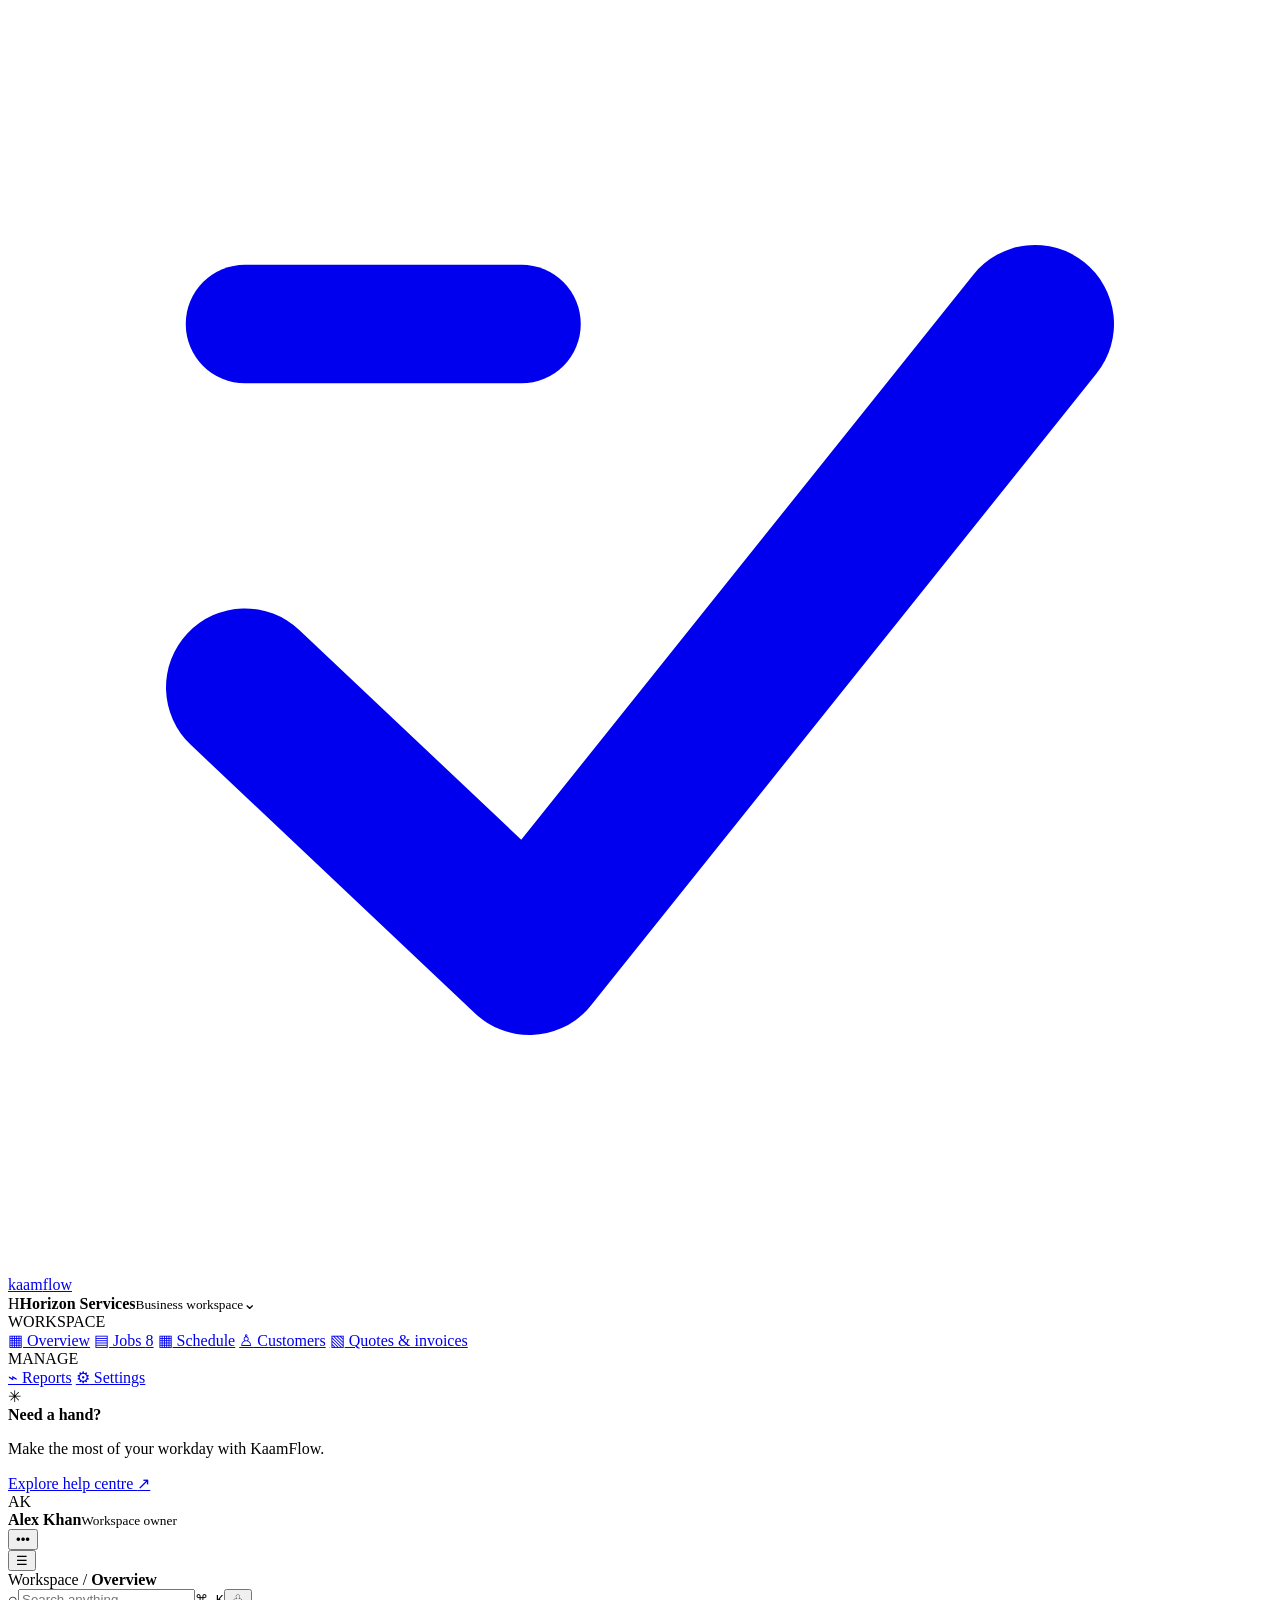
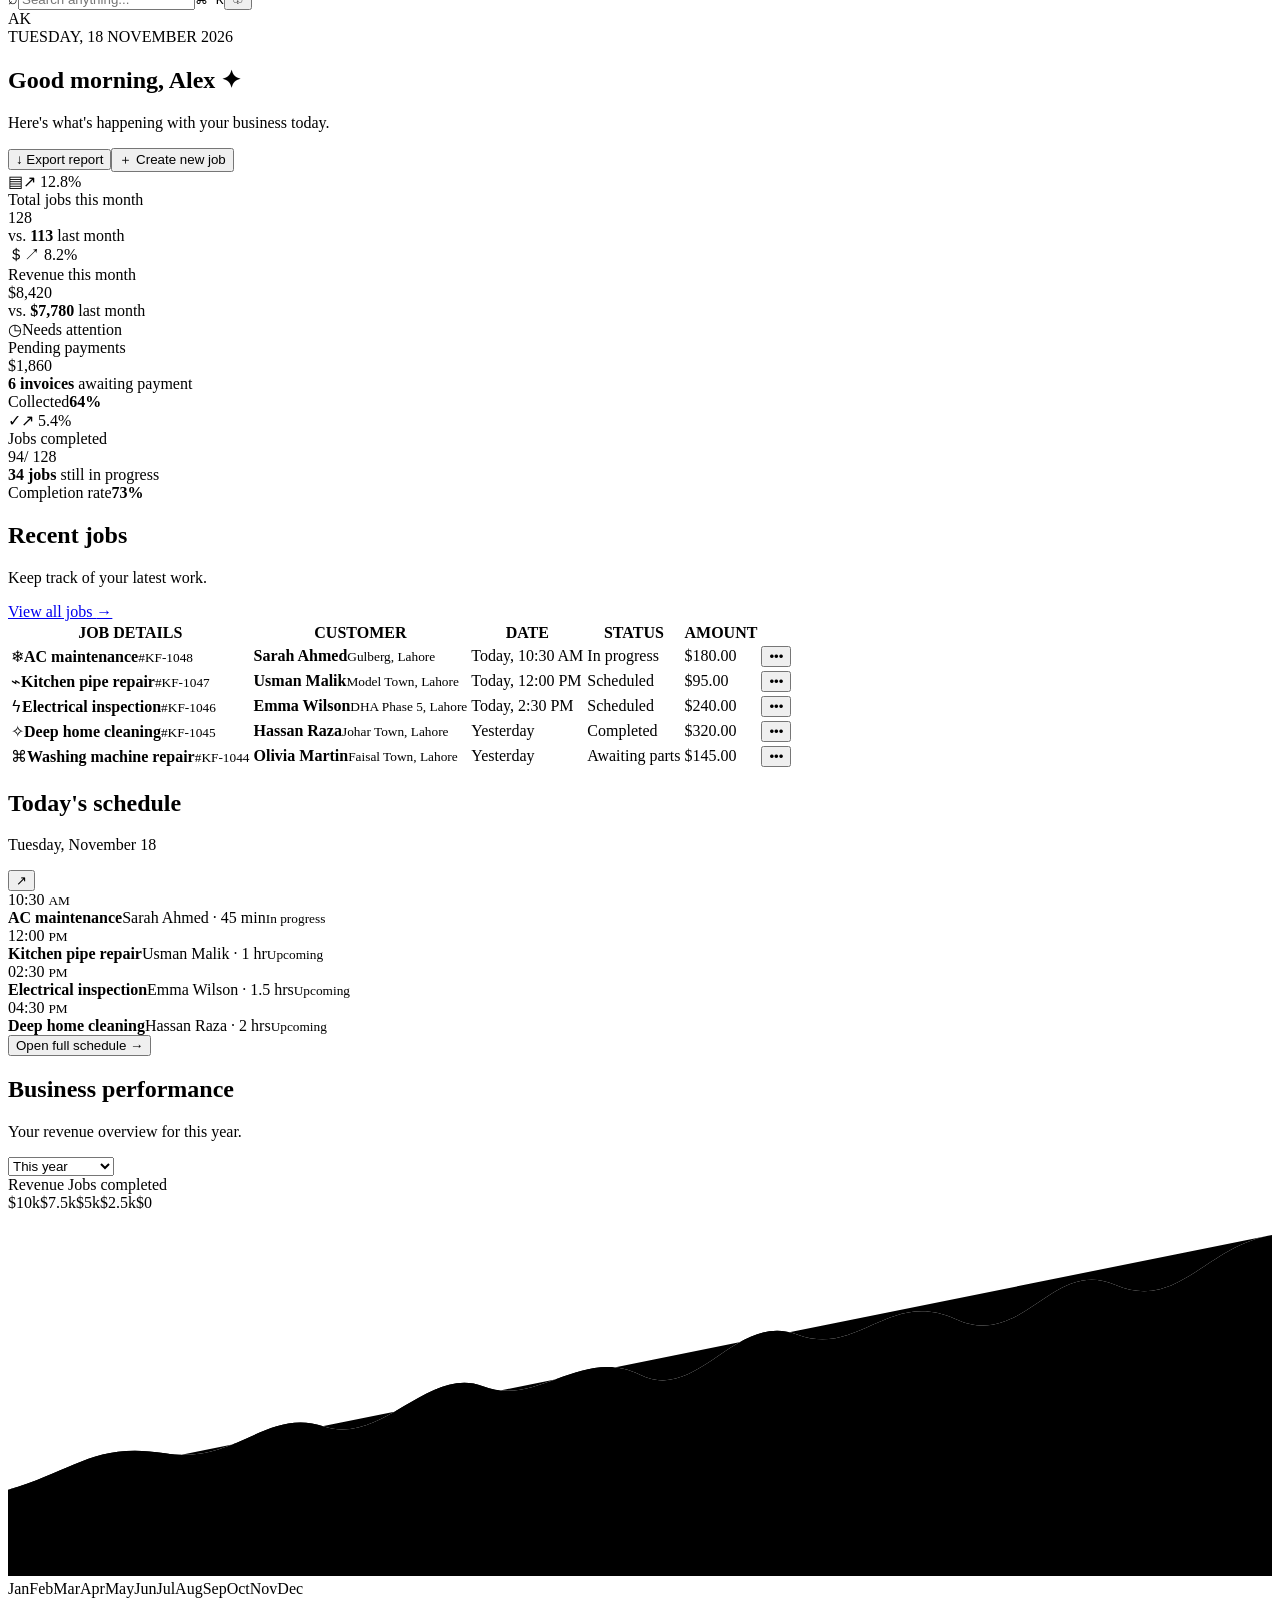
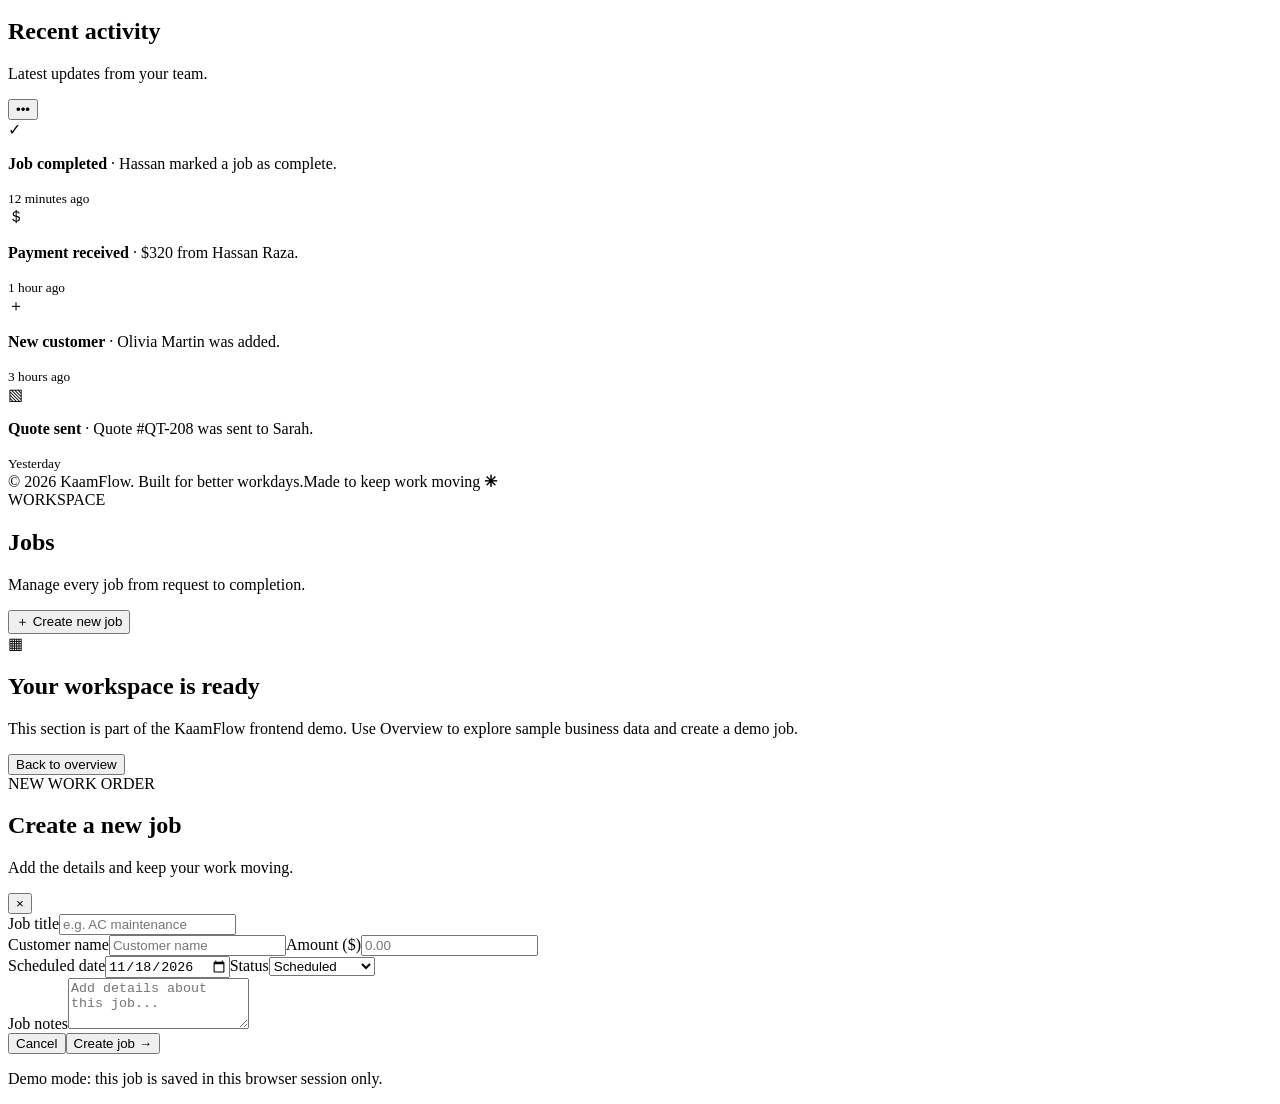
==== kaamflow/index.html @ d80c3d57 "Build KaamFlow responsive dashboard UI" ====
<!doctype html>
<html lang="en">
<head>
  <meta charset="UTF-8" />
  <meta name="viewport" content="width=device-width, initial-scale=1.0" />
  <meta name="theme-color" content="#101b2d" />
  <meta name="description" content="KaamFlow — a simple workspace for service businesses to manage customers, jobs, schedules and invoices." />
  <title>KaamFlow — Business workspace</title>
  <link rel="preconnect" href="https://fonts.googleapis.com">
  <link rel="preconnect" href="https://fonts.gstatic.com" crossorigin>
  <link href="https://fonts.googleapis.com/css2?family=DM+Sans:wght@400;500;600;700&family=Manrope:wght@400;500;600;700;800&display=swap" rel="stylesheet">
  <link rel="stylesheet" href="styles.css" />
</head>
<body>
  <div class="app-shell">
    <aside class="sidebar" id="sidebar">
      <a class="brand" href="#" aria-label="KaamFlow home">
        <span class="brand-mark"><svg viewBox="0 0 32 32" aria-hidden="true"><path d="M6 17.2 13.2 24 26 8" fill="none" stroke="currentColor" stroke-width="4" stroke-linecap="round" stroke-linejoin="round"/><path d="M6 8h7" stroke="currentColor" stroke-width="3" stroke-linecap="round"/></svg></span>
        <span>kaam<span>flow</span></span>
      </a>
      <div class="workspace-switch"><span class="workspace-avatar">H</span><span class="workspace-copy"><b>Horizon Services</b><small>Business workspace</small></span><span class="chevron">⌄</span></div>
      <div class="nav-label">WORKSPACE</div>
      <nav class="main-nav" aria-label="Main navigation">
        <a class="nav-link active" href="#overview" data-page="overview"><span class="nav-icon">▦</span> Overview</a>
        <a class="nav-link" href="#jobs" data-page="jobs"><span class="nav-icon">▤</span> Jobs <span class="nav-count" id="jobNavCount">8</span></a>
        <a class="nav-link" href="#calendar" data-page="calendar"><span class="nav-icon">▦</span> Schedule</a>
        <a class="nav-link" href="#customers" data-page="customers"><span class="nav-icon">♙</span> Customers</a>
        <a class="nav-link" href="#quotes" data-page="quotes"><span class="nav-icon">▧</span> Quotes & invoices</a>
      </nav>
      <div class="nav-label tools-label">MANAGE</div>
      <nav class="main-nav">
        <a class="nav-link" href="#reports" data-page="reports"><span class="nav-icon">⌁</span> Reports</a>
        <a class="nav-link" href="#settings" data-page="settings"><span class="nav-icon">⚙</span> Settings</a>
      </nav>
      <div class="sidebar-bottom">
        <div class="help-card"><div class="help-spark">✳</div><b>Need a hand?</b><p>Make the most of your workday with KaamFlow.</p><a href="#help">Explore help centre <span>↗</span></a></div>
        <div class="profile-row"><div class="profile-avatar">AK</div><div class="profile-copy"><b>Alex Khan</b><small>Workspace owner</small></div><button class="icon-button tiny" aria-label="Profile options">•••</button></div>
      </div>
    </aside>

    <main class="main-content">
      <header class="topbar">
        <div class="topbar-left"><button class="icon-button mobile-menu" id="mobileMenu" aria-label="Open menu">☰</button><div class="breadcrumb">Workspace <span>/</span> <b id="breadcrumbPage">Overview</b></div></div>
        <div class="topbar-actions"><label class="search-box"><span>⌕</span><input id="globalSearch" type="search" placeholder="Search anything..." aria-label="Search jobs and customers"><kbd>⌘ K</kbd></label><button class="icon-button notification-button" aria-label="Notifications">♧<i></i></button><div class="top-avatar">AK</div></div>
      </header>

      <section class="page-content" id="overviewPage">
        <div class="welcome-row"><div><div class="eyebrow"><span class="live-dot"></span> TUESDAY, 18 NOVEMBER 2026</div><h1>Good morning, Alex <span class="wave">✦</span></h1><p class="muted">Here's what's happening with your business today.</p></div><div class="welcome-actions"><button class="btn btn-light" id="exportBtn"><span>↓</span> Export report</button><button class="btn btn-primary" id="newJobBtn"><span>＋</span> Create new job</button></div></div>

        <div class="summary-grid">
          <article class="summary-card"><div class="summary-top"><span class="summary-icon blue">▤</span><span class="trend positive">↗ 12.8%</span></div><div class="summary-label">Total jobs this month</div><div class="summary-value" id="totalJobs">128</div><div class="summary-foot">vs. <b>113</b> last month</div><div class="mini-bars" aria-hidden="true"><i style="height:30%"></i><i style="height:44%"></i><i style="height:38%"></i><i style="height:60%"></i><i style="height:48%"></i><i style="height:76%"></i><i style="height:64%"></i><i style="height:92%"></i><i style="height:72%"></i><i style="height:100%"></i></div></article>
          <article class="summary-card"><div class="summary-top"><span class="summary-icon green">＄</span><span class="trend positive">↗ 8.2%</span></div><div class="summary-label">Revenue this month</div><div class="summary-value">$8,420</div><div class="summary-foot">vs. <b>$7,780</b> last month</div><div class="mini-bars green-bars" aria-hidden="true"><i style="height:42%"></i><i style="height:34%"></i><i style="height:56%"></i><i style="height:48%"></i><i style="height:70%"></i><i style="height:61%"></i><i style="height:80%"></i><i style="height:70%"></i><i style="height:88%"></i><i style="height:100%"></i></div></article>
          <article class="summary-card"><div class="summary-top"><span class="summary-icon amber">◷</span><span class="trend warning">Needs attention</span></div><div class="summary-label">Pending payments</div><div class="summary-value">$1,860</div><div class="summary-foot"><b>6 invoices</b> awaiting payment</div><div class="progress-track"><span style="width:64%"></span></div><div class="progress-caption"><span>Collected</span><b>64%</b></div></article>
          <article class="summary-card"><div class="summary-top"><span class="summary-icon violet">✓</span><span class="trend positive">↗ 5.4%</span></div><div class="summary-label">Jobs completed</div><div class="summary-value">94<span class="value-unit">/ 128</span></div><div class="summary-foot"><b>34 jobs</b> still in progress</div><div class="progress-track purple-track"><span style="width:73%"></span></div><div class="progress-caption"><span>Completion rate</span><b>73%</b></div></article>
        </div>

        <div class="dashboard-grid">
          <section class="panel jobs-panel"><div class="panel-heading"><div><h2>Recent jobs</h2><p>Keep track of your latest work.</p></div><a class="text-link" href="#jobs" data-page="jobs">View all jobs <span>→</span></a></div>
            <div class="table-wrap"><table><thead><tr><th>JOB DETAILS</th><th>CUSTOMER</th><th>DATE</th><th>STATUS</th><th>AMOUNT</th><th></th></tr></thead><tbody id="jobsTable">
              <tr><td><div class="job-cell"><span class="job-symbol ac">❄</span><span><b>AC maintenance</b><small>#KF-1048</small></span></div></td><td><div class="customer-cell"><b>Sarah Ahmed</b><small>Gulberg, Lahore</small></div></td><td>Today, 10:30 AM</td><td><span class="status status-progress">In progress</span></td><td class="amount">$180.00</td><td><button class="more-button" aria-label="More options">•••</button></td></tr>
              <tr><td><div class="job-cell"><span class="job-symbol plumbing">⌁</span><span><b>Kitchen pipe repair</b><small>#KF-1047</small></span></div></td><td><div class="customer-cell"><b>Usman Malik</b><small>Model Town, Lahore</small></div></td><td>Today, 12:00 PM</td><td><span class="status status-scheduled">Scheduled</span></td><td class="amount">$95.00</td><td><button class="more-button" aria-label="More options">•••</button></td></tr>
              <tr><td><div class="job-cell"><span class="job-symbol electric">ϟ</span><span><b>Electrical inspection</b><small>#KF-1046</small></span></div></td><td><div class="customer-cell"><b>Emma Wilson</b><small>DHA Phase 5, Lahore</small></div></td><td>Today, 2:30 PM</td><td><span class="status status-scheduled">Scheduled</span></td><td class="amount">$240.00</td><td><button class="more-button" aria-label="More options">•••</button></td></tr>
              <tr><td><div class="job-cell"><span class="job-symbol clean">✧</span><span><b>Deep home cleaning</b><small>#KF-1045</small></span></div></td><td><div class="customer-cell"><b>Hassan Raza</b><small>Johar Town, Lahore</small></div></td><td>Yesterday</td><td><span class="status status-complete">Completed</span></td><td class="amount">$320.00</td><td><button class="more-button" aria-label="More options">•••</button></td></tr>
              <tr><td><div class="job-cell"><span class="job-symbol repair">⌘</span><span><b>Washing machine repair</b><small>#KF-1044</small></span></div></td><td><div class="customer-cell"><b>Olivia Martin</b><small>Faisal Town, Lahore</small></div></td><td>Yesterday</td><td><span class="status status-pending">Awaiting parts</span></td><td class="amount">$145.00</td><td><button class="more-button" aria-label="More options">•••</button></td></tr>
            </tbody></table></div>
          </section>

          <section class="panel schedule-panel"><div class="panel-heading"><div><h2>Today's schedule</h2><p>Tuesday, November 18</p></div><button class="round-arrow" aria-label="Open schedule">↗</button></div><div class="schedule-list">
            <div class="schedule-item"><div class="time">10:30 <small>AM</small></div><div class="timeline"><i class="timeline-dot blue-dot"></i></div><div class="schedule-detail"><b>AC maintenance</b><span>Sarah Ahmed · 45 min</span><small class="schedule-tag blue-tag">In progress</small></div></div>
            <div class="schedule-item"><div class="time">12:00 <small>PM</small></div><div class="timeline"><i class="timeline-dot orange-dot"></i></div><div class="schedule-detail"><b>Kitchen pipe repair</b><span>Usman Malik · 1 hr</span><small class="schedule-tag orange-tag">Upcoming</small></div></div>
            <div class="schedule-item"><div class="time">02:30 <small>PM</small></div><div class="timeline"><i class="timeline-dot purple-dot"></i></div><div class="schedule-detail"><b>Electrical inspection</b><span>Emma Wilson · 1.5 hrs</span><small class="schedule-tag purple-tag">Upcoming</small></div></div>
            <div class="schedule-item"><div class="time">04:30 <small>PM</small></div><div class="timeline"><i class="timeline-dot green-dot"></i></div><div class="schedule-detail"><b>Deep home cleaning</b><span>Hassan Raza · 2 hrs</span><small class="schedule-tag green-tag">Upcoming</small></div></div>
          </div><button class="full-link" data-page="calendar">Open full schedule <span>→</span></button></section>
        </div>

        <div class="bottom-grid">
          <section class="panel performance-panel"><div class="panel-heading"><div><h2>Business performance</h2><p>Your revenue overview for this year.</p></div><select id="chartRange" aria-label="Chart range"><option value="year">This year</option><option value="six">Last 6 months</option></select></div><div class="chart-legend"><span><i class="legend-dot revenue-dot"></i> Revenue</span><span><i class="legend-dot jobs-dot"></i> Jobs completed</span></div><div class="chart-area"><div class="y-labels"><span>$10k</span><span>$7.5k</span><span>$5k</span><span>$2.5k</span><span>$0</span></div><div class="chart-plot"><div class="grid-line l1"></div><div class="grid-line l2"></div><div class="grid-line l3"></div><div class="grid-line l4"></div><svg viewBox="0 0 660 190" preserveAspectRatio="none" role="img" aria-label="Revenue trend chart"><defs><linearGradient id="areaFill" x1="0" x2="0" y1="0" y2="1"><stop offset="0%" stop-color="#5b8def" stop-opacity=".22"/><stop offset="100%" stop-color="#5b8def" stop-opacity="0"/></linearGradient></defs><path class="chart-area-fill" d="M0 145 C35 135 45 120 82 126 S135 102 165 112 S220 80 248 91 S300 70 330 85 S380 52 412 64 S460 40 495 56 S545 24 578 38 S625 18 660 12 L660 190 L0 190Z"/><path class="chart-line" d="M0 145 C35 135 45 120 82 126 S135 102 165 112 S220 80 248 91 S300 70 330 85 S380 52 412 64 S460 40 495 56 S545 24 578 38 S625 18 660 12"/><path class="jobs-line" d="M0 164 C35 155 45 162 82 150 S135 140 165 148 S220 125 248 135 S300 118 330 127 S380 105 412 117 S460 95 495 108 S545 83 578 93 S625 72 660 80"/></svg><div class="x-labels"><span>Jan</span><span>Feb</span><span>Mar</span><span>Apr</span><span>May</span><span>Jun</span><span>Jul</span><span>Aug</span><span>Sep</span><span>Oct</span><span>Nov</span><span>Dec</span></div></div></div></section>
          <section class="panel activity-panel"><div class="panel-heading"><div><h2>Recent activity</h2><p>Latest updates from your team.</p></div><button class="more-button" aria-label="Activity options">•••</button></div><div class="activity-list">
            <div class="activity-item"><div class="activity-avatar av-green">✓</div><div><p><b>Job completed</b><span> · Hassan marked a job as complete.</span></p><small>12 minutes ago</small></div></div>
            <div class="activity-item"><div class="activity-avatar av-blue">＄</div><div><p><b>Payment received</b><span> · $320 from Hassan Raza.</span></p><small>1 hour ago</small></div></div>
            <div class="activity-item"><div class="activity-avatar av-purple">＋</div><div><p><b>New customer</b><span> · Olivia Martin was added.</span></p><small>3 hours ago</small></div></div>
            <div class="activity-item"><div class="activity-avatar av-orange">▧</div><div><p><b>Quote sent</b><span> · Quote #QT-208 was sent to Sarah.</span></p><small>Yesterday</small></div></div>
          </div></section>
        </div>
        <footer class="footer"><span>© 2026 KaamFlow. Built for better workdays.</span><span>Made to keep work moving <b>✳</b></span></footer>
      </section>

      <section class="page-content secondary-page hidden" id="secondaryPage"><div class="welcome-row"><div><div class="eyebrow"><span class="live-dot"></span> WORKSPACE</div><h1 id="secondaryTitle">Jobs</h1><p class="muted" id="secondaryDescription">Manage every job from request to completion.</p></div><button class="btn btn-primary" id="secondaryAction">＋ Create new job</button></div><div class="panel secondary-panel"><div class="empty-icon">▦</div><h2 id="secondaryMessage">Your workspace is ready</h2><p>This section is part of the KaamFlow frontend demo. Use Overview to explore sample business data and create a demo job.</p><button class="btn btn-light" data-page="overview">Back to overview</button></div></section>
    </main>
  </div>

  <div class="modal-backdrop hidden" id="jobModal" role="dialog" aria-modal="true" aria-labelledby="modalTitle">
    <form class="modal" id="jobForm"><div class="modal-header"><div><span class="eyebrow">NEW WORK ORDER</span><h2 id="modalTitle">Create a new job</h2><p>Add the details and keep your work moving.</p></div><button type="button" class="icon-button close-modal" id="closeModal" aria-label="Close">×</button></div>
      <label>Job title<input name="title" required placeholder="e.g. AC maintenance"></label>
      <div class="form-row"><label>Customer name<input name="customer" required placeholder="Customer name"></label><label>Amount ($)<input name="amount" type="number" min="0" step="0.01" required placeholder="0.00"></label></div>
      <div class="form-row"><label>Scheduled date<input name="date" type="date" required value="2026-11-18"></label><label>Status<select name="status"><option>Scheduled</option><option>In progress</option><option>Awaiting parts</option></select></label></div>
      <label>Job notes<textarea name="notes" rows="3" placeholder="Add details about this job..."></textarea></label>
      <div class="modal-actions"><button type="button" class="btn btn-light" id="cancelModal">Cancel</button><button type="submit" class="btn btn-primary">Create job <span>→</span></button></div>
      <p class="demo-note">Demo mode: this job is saved in this browser session only.</p>
    </form>
  </div>
  <div class="toast" id="toast" role="status" aria-live="polite"></div>
  <script src="app.js"></script>
</body>
</html>
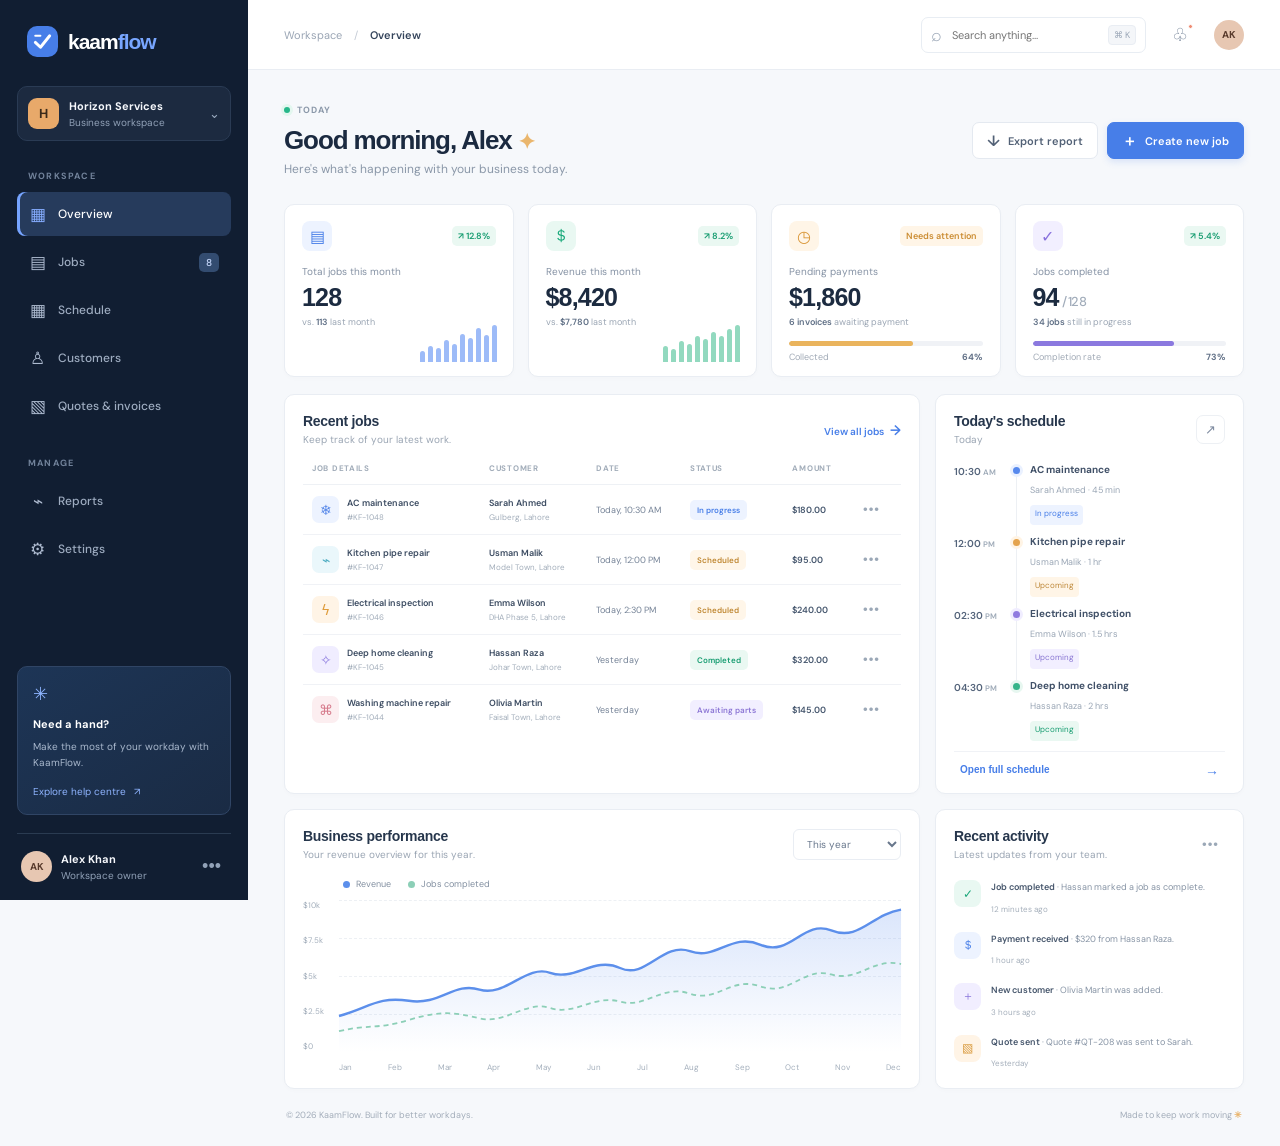
==== commit 6e26f187: "Polish KaamFlow date labels and schedule navigation" ====
--- a/kaamflow/index.html
+++ b/kaamflow/index.html
@@ -45,7 +45,7 @@
       </header>
 
       <section class="page-content" id="overviewPage">
-        <div class="welcome-row"><div><div class="eyebrow"><span class="live-dot"></span> TUESDAY, 18 NOVEMBER 2026</div><h1>Good morning, Alex <span class="wave">✦</span></h1><p class="muted">Here's what's happening with your business today.</p></div><div class="welcome-actions"><button class="btn btn-light" id="exportBtn"><span>↓</span> Export report</button><button class="btn btn-primary" id="newJobBtn"><span>＋</span> Create new job</button></div></div>
+        <div class="welcome-row"><div><div class="eyebrow"><span class="live-dot"></span> <span id="todayLabel">TODAY</span></div><h1>Good morning, Alex <span class="wave">✦</span></h1><p class="muted">Here's what's happening with your business today.</p></div><div class="welcome-actions"><button class="btn btn-light" id="exportBtn"><span>↓</span> Export report</button><button class="btn btn-primary" id="newJobBtn"><span>＋</span> Create new job</button></div></div>
 
         <div class="summary-grid">
           <article class="summary-card"><div class="summary-top"><span class="summary-icon blue">▤</span><span class="trend positive">↗ 12.8%</span></div><div class="summary-label">Total jobs this month</div><div class="summary-value" id="totalJobs">128</div><div class="summary-foot">vs. <b>113</b> last month</div><div class="mini-bars" aria-hidden="true"><i style="height:30%"></i><i style="height:44%"></i><i style="height:38%"></i><i style="height:60%"></i><i style="height:48%"></i><i style="height:76%"></i><i style="height:64%"></i><i style="height:92%"></i><i style="height:72%"></i><i style="height:100%"></i></div></article>
@@ -65,7 +65,7 @@
             </tbody></table></div>
           </section>
 
-          <section class="panel schedule-panel"><div class="panel-heading"><div><h2>Today's schedule</h2><p>Tuesday, November 18</p></div><button class="round-arrow" aria-label="Open schedule">↗</button></div><div class="schedule-list">
+          <section class="panel schedule-panel"><div class="panel-heading"><div><h2>Today's schedule</h2><p id="scheduleDate">Today</p></div><button class="round-arrow" data-page="calendar" aria-label="Open schedule">↗</button></div><div class="schedule-list">
             <div class="schedule-item"><div class="time">10:30 <small>AM</small></div><div class="timeline"><i class="timeline-dot blue-dot"></i></div><div class="schedule-detail"><b>AC maintenance</b><span>Sarah Ahmed · 45 min</span><small class="schedule-tag blue-tag">In progress</small></div></div>
             <div class="schedule-item"><div class="time">12:00 <small>PM</small></div><div class="timeline"><i class="timeline-dot orange-dot"></i></div><div class="schedule-detail"><b>Kitchen pipe repair</b><span>Usman Malik · 1 hr</span><small class="schedule-tag orange-tag">Upcoming</small></div></div>
             <div class="schedule-item"><div class="time">02:30 <small>PM</small></div><div class="timeline"><i class="timeline-dot purple-dot"></i></div><div class="schedule-detail"><b>Electrical inspection</b><span>Emma Wilson · 1.5 hrs</span><small class="schedule-tag purple-tag">Upcoming</small></div></div>
@@ -93,7 +93,7 @@
     <form class="modal" id="jobForm"><div class="modal-header"><div><span class="eyebrow">NEW WORK ORDER</span><h2 id="modalTitle">Create a new job</h2><p>Add the details and keep your work moving.</p></div><button type="button" class="icon-button close-modal" id="closeModal" aria-label="Close">×</button></div>
       <label>Job title<input name="title" required placeholder="e.g. AC maintenance"></label>
       <div class="form-row"><label>Customer name<input name="customer" required placeholder="Customer name"></label><label>Amount ($)<input name="amount" type="number" min="0" step="0.01" required placeholder="0.00"></label></div>
-      <div class="form-row"><label>Scheduled date<input name="date" type="date" required value="2026-11-18"></label><label>Status<select name="status"><option>Scheduled</option><option>In progress</option><option>Awaiting parts</option></select></label></div>
+      <div class="form-row"><label>Scheduled date<input name="date" type="date" id="jobDate" required></label><label>Status<select name="status"><option>Scheduled</option><option>In progress</option><option>Awaiting parts</option></select></label></div>
       <label>Job notes<textarea name="notes" rows="3" placeholder="Add details about this job..."></textarea></label>
       <div class="modal-actions"><button type="button" class="btn btn-light" id="cancelModal">Cancel</button><button type="submit" class="btn btn-primary">Create job <span>→</span></button></div>
       <p class="demo-note">Demo mode: this job is saved in this browser session only.</p>
--- a/kaamflow/styles.css
+++ b/kaamflow/styles.css
@@ -0,0 +1 @@
+:root{--ink:#18263a;--muted:#8290a3;--line:#e9edf3;--bg:#f6f8fb;--blue:#477ee8;--navy:#111e32;--green:#16a879;--font:'DM Sans',sans-serif;--display:'Manrope',sans-serif}*{box-sizing:border-box}body{margin:0;background:var(--bg);color:var(--ink);font-family:var(--font);font-size:13px}.app-shell{min-height:100vh}.sidebar{position:fixed;inset:0 auto 0 0;width:248px;background:var(--navy);color:#dbe4f1;padding:26px 17px 18px;display:flex;flex-direction:column;z-index:20}.brand{display:flex;align-items:center;gap:10px;color:white;text-decoration:none;font:800 21px var(--display);letter-spacing:-1px;padding:0 10px 29px}.brand>span:last-child span{color:#78a6ff}.brand-mark{display:grid;place-items:center;width:31px;height:31px;border-radius:10px;background:#477ee8;color:white}.brand-mark svg{width:23px}.workspace-switch{display:flex;align-items:center;gap:10px;padding:11px 10px;background:#1c2a40;border:1px solid #2a3b54;border-radius:10px;margin-bottom:29px}.workspace-avatar{width:31px;height:31px;border-radius:9px;background:#e8a96a;color:#3b2a1a;display:grid;place-items:center;font-weight:700}.workspace-copy,.profile-copy{display:grid;gap:3px;min-width:0}.workspace-copy b,.profile-copy b{font-size:11px;color:#f5f7fb}.workspace-copy small,.profile-copy small{font-size:10px;color:#91a1b7}.chevron{margin-left:auto;color:#9babc0}.nav-label{font-size:9px;font-weight:700;letter-spacing:1.2px;color:#72839b;padding:0 11px 10px}.main-nav{display:grid;gap:4px}.nav-link{display:flex;align-items:center;gap:12px;color:#9eacc0;text-decoration:none;padding:11px 12px;border-radius:8px;font-size:12px;font-weight:500;transition:.18s}.nav-link:hover{background:#1b2a40;color:#fff}.nav-link.active{background:#263b5c;color:#fff;box-shadow:inset 3px 0 #76a4ff}.nav-icon{font-size:17px;width:17px;text-align:center;color:#aebbd0}.nav-link.active .nav-icon{color:#86adff}.nav-count{margin-left:auto;background:#334c70;color:#cbdcff;border-radius:5px;padding:3px 7px;font-size:10px}.tools-label{margin-top:29px}.sidebar-bottom{margin-top:auto}.help-card{background:linear-gradient(145deg,#1d3556,#1a2b44);border:1px solid #304565;border-radius:10px;padding:15px;margin-bottom:18px}.help-spark{color:#8db4ff;font-size:18px;margin-bottom:9px}.help-card b{font-size:11px;color:white}.help-card p{font-size:10px;color:#a9b8cd;line-height:1.55;margin:7px 0 12px}.help-card a{font-size:10px;color:#8fb4ff;text-decoration:none}.help-card a span{margin-left:5px}.profile-row{display:flex;align-items:center;gap:9px;border-top:1px solid #2a3b51;padding:17px 4px 0}.profile-avatar,.top-avatar{width:31px;height:31px;border-radius:50%;background:#e7c7b2;color:#593b2d;display:grid;place-items:center;font-size:10px;font-weight:700}.profile-row .icon-button{margin-left:auto;color:#91a1b7}.main-content{margin-left:248px;min-height:100vh}.topbar{height:70px;background:#fff;border-bottom:1px solid var(--line);display:flex;align-items:center;justify-content:space-between;padding:0 36px;position:sticky;top:0;z-index:10}.breadcrumb{color:#9aa5b4;font-size:11px}.breadcrumb span{padding:0 9px;color:#c4cbd5}.breadcrumb b{color:#34445b;font-weight:600}.topbar-actions,.topbar-left{display:flex;align-items:center;gap:20px}.search-box{height:36px;width:225px;border:1px solid #e8edf3;border-radius:7px;display:flex;align-items:center;padding:0 9px;gap:8px;color:#9aa6b6}.search-box>span{font-size:18px}.search-box input{border:0;outline:0;width:100%;font:11px var(--font);color:var(--ink)}.search-box kbd{font:9px var(--font);white-space:nowrap;background:#f4f6f9;border:1px solid #e9edf3;border-radius:4px;padding:3px 5px}.icon-button{border:0;background:transparent;color:#718096;cursor:pointer;font-size:18px;position:relative}.notification-button i{position:absolute;width:5px;height:5px;border-radius:50%;background:#ef8c73;right:1px;top:1px;border:1px solid white}.top-avatar{width:30px;height:30px}.mobile-menu{display:none}.page-content{max-width:1540px;margin:0 auto;padding:34px 36px 20px}.welcome-row{display:flex;justify-content:space-between;align-items:center;margin-bottom:27px}.eyebrow{font-size:9px;font-weight:700;letter-spacing:1.1px;color:#8b98a9;display:flex;align-items:center;gap:7px}.live-dot{width:6px;height:6px;background:#27b78a;border-radius:50%;box-shadow:0 0 0 3px #e3f7ef}h1,h2,p{margin-top:0}h1{font:800 26px var(--display);letter-spacing:-1.1px;margin:9px 0 5px;color:#1b2a40}.wave{color:#eab66d;font-size:21px}.muted{color:#8a97a8;margin:0;font-size:12px}.welcome-actions{display:flex;gap:9px}.btn{height:37px;padding:0 14px;border-radius:7px;border:1px solid #e4e9f0;font:600 11px var(--font);cursor:pointer;display:inline-flex;align-items:center;justify-content:center;gap:8px;transition:.2s}.btn-light{background:#fff;color:#526176}.btn-light:hover{background:#f8fafc;border-color:#cbd5e1}.btn-primary{background:#477ee8;border-color:#477ee8;color:#fff;box-shadow:0 3px 7px #477ee82b}.btn-primary:hover{background:#326bd7;transform:translateY(-1px)}.btn-primary span,.btn-light span{font-size:15px}.summary-grid{display:grid;grid-template-columns:repeat(4,minmax(0,1fr));gap:14px;margin-bottom:17px}.summary-card,.panel{background:#fff;border:1px solid #e9edf3;border-radius:10px;box-shadow:0 2px 5px #15243a04}.summary-card{padding:16px 17px 13px;min-height:157px;position:relative;overflow:hidden}.summary-top{display:flex;justify-content:space-between;align-items:center;margin-bottom:14px}.summary-icon{width:30px;height:30px;display:grid;place-items:center;border-radius:8px;font-size:16px}.summary-icon.blue{background:#edf3ff;color:#477ee8}.summary-icon.green{background:#e9f8f2;color:#16a879}.summary-icon.amber{background:#fff5e7;color:#d99535}.summary-icon.violet{background:#f2efff;color:#8870dd}.trend{font-size:9px;font-weight:600;padding:4px 6px;border-radius:5px}.trend.positive{background:#eaf8f2;color:#169c70}.trend.warning{background:#fff5e7;color:#cb8c32}.summary-label{color:#8592a4;font-size:10px}.summary-value{font:800 25px var(--display);letter-spacing:-.8px;margin-top:5px;color:#1c2b40}.value-unit{font:500 13px var(--font);color:#a1acba;margin-left:3px}.summary-foot{font-size:9px;color:#9aa5b3;margin-top:4px}.summary-foot b{color:#607086;font-weight:600}.mini-bars{position:absolute;right:16px;bottom:14px;height:37px;display:flex;align-items:end;gap:3px;opacity:.85}.mini-bars i{width:5px;border-radius:3px 3px 0 0;background:#8db0f7}.green-bars i{background:#80d3b4}.progress-track{height:5px;background:#f0f2f6;border-radius:8px;margin-top:13px;overflow:hidden}.progress-track span{display:block;height:100%;border-radius:8px;background:#eab45d}.purple-track span{background:#8b79df}.progress-caption{display:flex;justify-content:space-between;color:#a1aab6;font-size:9px;margin-top:5px}.progress-caption b{color:#627187}.dashboard-grid{display:grid;grid-template-columns:minmax(0,1.75fr) minmax(270px,.85fr);gap:15px;margin-bottom:15px}.panel{padding:18px 18px 14px;min-width:0}.panel-heading{display:flex;align-items:center;justify-content:space-between;margin-bottom:17px}.panel-heading h2{font:700 14px var(--display);letter-spacing:-.3px;margin:0 0 4px;color:#26364c}.panel-heading p{font-size:10px;color:#9aa5b3;margin:0}.text-link,.full-link{color:#477ee8;font-size:10px;text-decoration:none;font-weight:600;white-space:nowrap}.text-link span{font-size:14px;margin-left:4px}.table-wrap{overflow-x:auto}table{width:100%;border-collapse:collapse;text-align:left;white-space:nowrap}th{font-size:8px;letter-spacing:.7px;color:#a1acb9;font-weight:700;padding:0 9px 11px;border-bottom:1px solid #eef1f5}td{font-size:9px;color:#758397;padding:11px 9px;border-bottom:1px solid #f0f2f6}tbody tr:last-child td{border-bottom:0}.job-cell{display:flex;align-items:center;gap:8px}.job-cell>span:last-child,.customer-cell{display:grid;gap:3px}.job-cell b,.customer-cell b{font-size:9px;color:#3b4b61;font-weight:600}.job-cell small,.customer-cell small{font-size:8px;color:#a2adba}.job-symbol{width:27px;height:27px;border-radius:7px;display:grid;place-items:center;font-size:14px}.job-symbol.ac{background:#edf3ff;color:#5788e9}.job-symbol.plumbing{background:#eaf7fb;color:#4babc1}.job-symbol.electric{background:#fff4e6;color:#df9c3b}.job-symbol.clean{background:#f0edff;color:#8b7ade}.job-symbol.repair{background:#fceef0;color:#d67b8c}.status{display:inline-block;border-radius:5px;padding:5px 7px;font-size:8px;font-weight:600}.status-progress{color:#477ee8;background:#edf3ff}.status-scheduled{color:#bf8732;background:#fff6e9}.status-complete{color:#169c70;background:#eaf8f2}.status-pending{color:#8c76d5;background:#f2efff}.amount{font-weight:600;color:#45566d}.more-button{border:0;background:none;color:#9ba8b7;cursor:pointer;letter-spacing:1px}.schedule-panel{padding-bottom:12px}.round-arrow{border:1px solid #edf0f4;border-radius:7px;background:#fff;color:#7e8ba0;width:29px;height:29px;cursor:pointer}.schedule-list{display:grid}.schedule-item{display:grid;grid-template-columns:48px 14px 1fr;gap:7px;min-height:72px}.time{font-size:10px;font-weight:600;color:#53637a;padding-top:2px}.time small{font-size:8px;color:#9da9b7}.timeline{position:relative;display:flex;justify-content:center}.timeline:after{content:'';position:absolute;top:13px;bottom:-3px;width:1px;background:#edf0f4}.schedule-item:last-child .timeline:after{display:none}.timeline-dot{position:relative;z-index:1;width:7px;height:7px;border-radius:50%;margin-top:4px}.blue-dot{background:#5789ed;box-shadow:0 0 0 3px #eaf1ff}.orange-dot{background:#e4a34d;box-shadow:0 0 0 3px #fff4e5}.purple-dot{background:#907be0;box-shadow:0 0 0 3px #f0edff}.green-dot{background:#36b58a;box-shadow:0 0 0 3px #e7f7f0}.schedule-detail{display:grid;gap:4px;padding-bottom:10px}.schedule-detail b{font-size:10px;color:#415168}.schedule-detail>span{font-size:9px;color:#9aa6b5}.schedule-tag{width:max-content;border-radius:4px;padding:3px 5px;font-size:8px}.blue-tag{color:#477ee8;background:#edf3ff}.orange-tag{color:#bd8738;background:#fff5e7}.purple-tag{color:#8875d2;background:#f2efff}.green-tag{color:#169c70;background:#eaf8f2}.full-link{width:100%;border-top:1px solid #f0f2f6;padding-top:12px;text-align:left;background:none;border-left:0;border-right:0;border-bottom:0;cursor:pointer}.full-link span{float:right;font-size:14px}.bottom-grid{display:grid;grid-template-columns:minmax(0,1.75fr) minmax(270px,.85fr);gap:15px}.performance-panel{min-height:250px}.performance-panel select{border:1px solid #e9edf3;border-radius:6px;padding:7px 9px;font:10px var(--font);color:#68778c;background:#fff}.chart-legend{display:flex;gap:17px;margin:0 0 10px 40px;font-size:9px;color:#8390a1}.chart-legend span{display:flex;align-items:center;gap:6px}.legend-dot{width:7px;height:7px;border-radius:50%}.revenue-dot{background:#5c8feb}.jobs-dot{background:#8ccfb7}.chart-area{display:flex;height:174px}.y-labels{display:flex;flex-direction:column;justify-content:space-between;color:#a4afbc;font-size:8px;padding:0 9px 23px 0;width:36px}.chart-plot{position:relative;flex:1;margin-bottom:22px}.grid-line{position:absolute;left:0;right:0;border-top:1px dashed #edf0f4}.l1{top:0}.l2{top:25%}.l3{top:50%}.l4{top:75%}.chart-plot svg{position:absolute;width:100%;height:100%;inset:0;overflow:visible}.chart-area-fill{fill:url(#areaFill)}.chart-line,.jobs-line{fill:none;stroke:#5c8feb;stroke-width:2.4;vector-effect:non-scaling-stroke}.jobs-line{stroke:#8ccfb7;stroke-width:1.8;stroke-dasharray:5 4}.x-labels{position:absolute;left:0;right:0;bottom:-20px;display:flex;justify-content:space-between;color:#a4afbc;font-size:8px}.activity-list{display:grid;gap:16px;padding-top:2px}.activity-item{display:flex;align-items:flex-start;gap:10px}.activity-avatar{width:27px;height:27px;border-radius:8px;display:grid;place-items:center;font-size:12px;flex-shrink:0}.av-green{background:#e9f8f2;color:#1aa77a}.av-blue{background:#edf3ff;color:#477ee8}.av-purple{background:#f1eeff;color:#8c78dd}.av-orange{background:#fff4e6;color:#d99a3d}.activity-item p{margin:1px 0 4px;font-size:9px;color:#8794a5;line-height:1.5}.activity-item p b{color:#45556b;font-weight:600}.activity-item small{font-size:8px;color:#a5afbb}.footer{display:flex;justify-content:space-between;color:#a3adba;font-size:9px;padding:20px 2px 5px}.footer b{color:#e9b46c}.secondary-page{min-height:calc(100vh - 70px)}.secondary-panel{min-height:340px;display:flex;flex-direction:column;align-items:center;justify-content:center;text-align:center}.empty-icon{width:54px;height:54px;border-radius:15px;background:#edf3ff;color:#477ee8;display:grid;place-items:center;font-size:25px;margin-bottom:14px}.secondary-panel h2{font:700 17px var(--display);margin:0 0 7px}.secondary-panel p{max-width:390px;color:#8c99a9;font-size:11px;line-height:1.7;margin-bottom:17px}.hidden{display:none!important}.modal-backdrop{position:fixed;inset:0;background:#101b2d80;z-index:40;display:grid;place-items:center;padding:20px}.modal{width:min(520px,100%);background:#fff;border-radius:13px;padding:24px;box-shadow:0 20px 60px #0d1c3333;display:grid;gap:13px;max-height:90vh;overflow:auto}.modal-header{display:flex;justify-content:space-between;align-items:flex-start;margin-bottom:3px}.modal-header h2{font:800 20px var(--display);margin:7px 0 4px}.modal-header p{color:#8d99a8;font-size:11px;margin:0}.close-modal{font-size:25px}.modal label{display:grid;gap:6px;font-size:10px;font-weight:600;color:#526176}.modal input,.modal select,.modal textarea{width:100%;border:1px solid #e4e9f0;border-radius:7px;padding:10px;font:11px var(--font);color:#35465c;outline:none;background:white}.modal input:focus,.modal select:focus,.modal textarea:focus{border-color:#7da4ef;box-shadow:0 0 0 3px #477ee817}.form-row{display:grid;grid-template-columns:1fr 1fr;gap:12px}.modal-actions{display:flex;justify-content:flex-end;gap:8px;margin-top:5px}.demo-note{text-align:center;font-size:9px;color:#a4afbb;margin:0}.toast{position:fixed;bottom:25px;right:25px;background:#1b2b40;color:white;padding:12px 16px;border-radius:8px;box-shadow:0 8px 25px #15243a33;font-size:11px;opacity:0;transform:translateY(10px);transition:.25s;z-index:60;pointer-events:none}.toast.show{opacity:1;transform:translateY(0)}@media(max-width:1180px){.page-content{padding-left:24px;padding-right:24px}.topbar{padding:0 24px}.summary-grid{grid-template-columns:repeat(2,minmax(0,1fr))}.dashboard-grid,.bottom-grid{grid-template-columns:minmax(0,1.5fr) minmax(250px,.9fr)}}@media(max-width:900px){.sidebar{transform:translateX(-100%);transition:transform .25s;box-shadow:10px 0 35px #0c1a2c22}.sidebar.open{transform:translateX(0)}.main-content{margin-left:0}.mobile-menu{display:block}.topbar{padding:0 20px}.page-content{padding:27px 20px}.dashboard-grid,.bottom-grid{grid-template-columns:1fr}.schedule-panel{min-height:0}}@media(max-width:600px){.topbar{height:60px;padding:0 14px}.topbar-actions{gap:11px}.search-box{width:35px;border:0;padding:0}.search-box input,.search-box kbd{display:none}.search-box>span{font-size:21px}.page-content{padding:23px 13px}.welcome-row{align-items:flex-start;gap:15px;flex-direction:column}.welcome-actions{width:100%}.welcome-actions .btn{flex:1}.summary-grid{gap:9px}.summary-card{padding:13px;min-height:148px}.summary-value{font-size:22px}.trend{font-size:8px}.panel{padding:15px 12px}.panel-heading{gap:10px}.panel-heading h2{font-size:13px}.text-link{font-size:9px}.dashboard-grid,.bottom-grid{gap:11px}.footer{gap:10px;line-height:1.5}.footer span:last-child{text-align:right}.form-row{grid-template-columns:1fr}.breadcrumb{font-size:10px}.notification-button{font-size:17px}}
